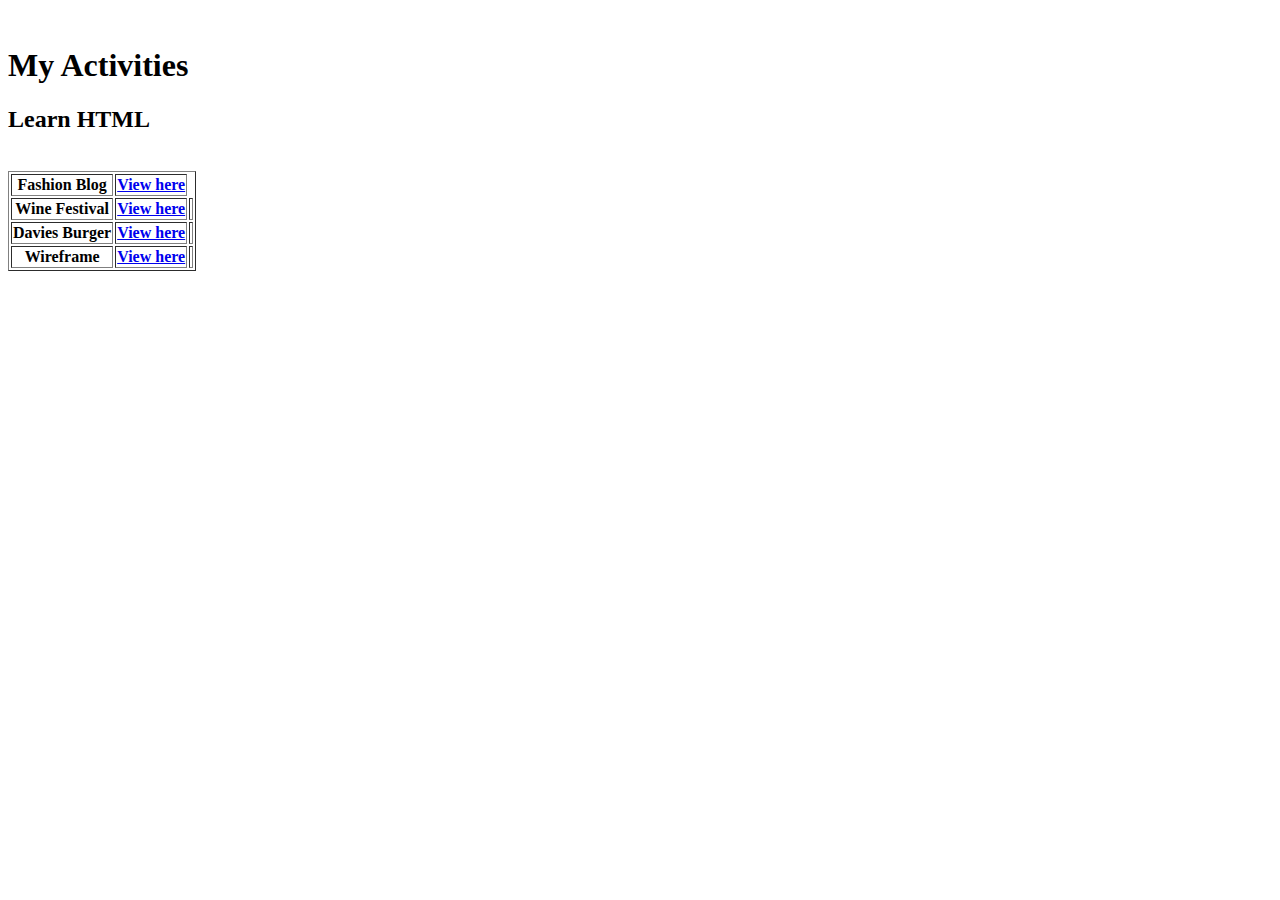
==== index.html @ a76f9a17 "Update index.html" ====
<!DOCTYPE html>
<html lang="en">
  <head>    
    <meta charset="UTF-8">    
    <meta name="viewport" content="width=device-width, initial-scale=1.0">    
    <title>My Portfolio</title>
  </head>
  <body>
    <h1> My Activities </h1>
    <h2>Learn HTML</h2>    
    <table border="1">  
      <tr>    
        <th>Fashion Blog</th>   
      <th> <a href="https://mikkmikkk.github.io/fashion.html" target="_blank">View here</a></th>    
         
      </tr>    
      <tr>        
        <th>Wine Festival</th>
        <th> <a href="https://mikkmikkk.github.io/Wine%20Festival.html" target="_blank">View here</a></th> 
        <td></td>
      </tr>    
      
      <tr>        
        <th>Davies Burger</th>
        <th> <a href="https://mikkmikkk.github.io/Davies%20Burger.html" target="_blank">View here</a></th> 
        <td></td>
      </tr>    
      
     <tr>        
        <th>Wireframe</th>
        <th> <a href="https://www.figma.com/file/MzXQojNr41Rh8BY8TAjVdX/Untitled?type=design&node-id=5%3A46&mode=design&t=hf3rSmn5xHknSjqK-1" target="_blank">View here</a></th> 
        <td></td>
      </tr>    
      
      
    </table>
  </body>
</html>
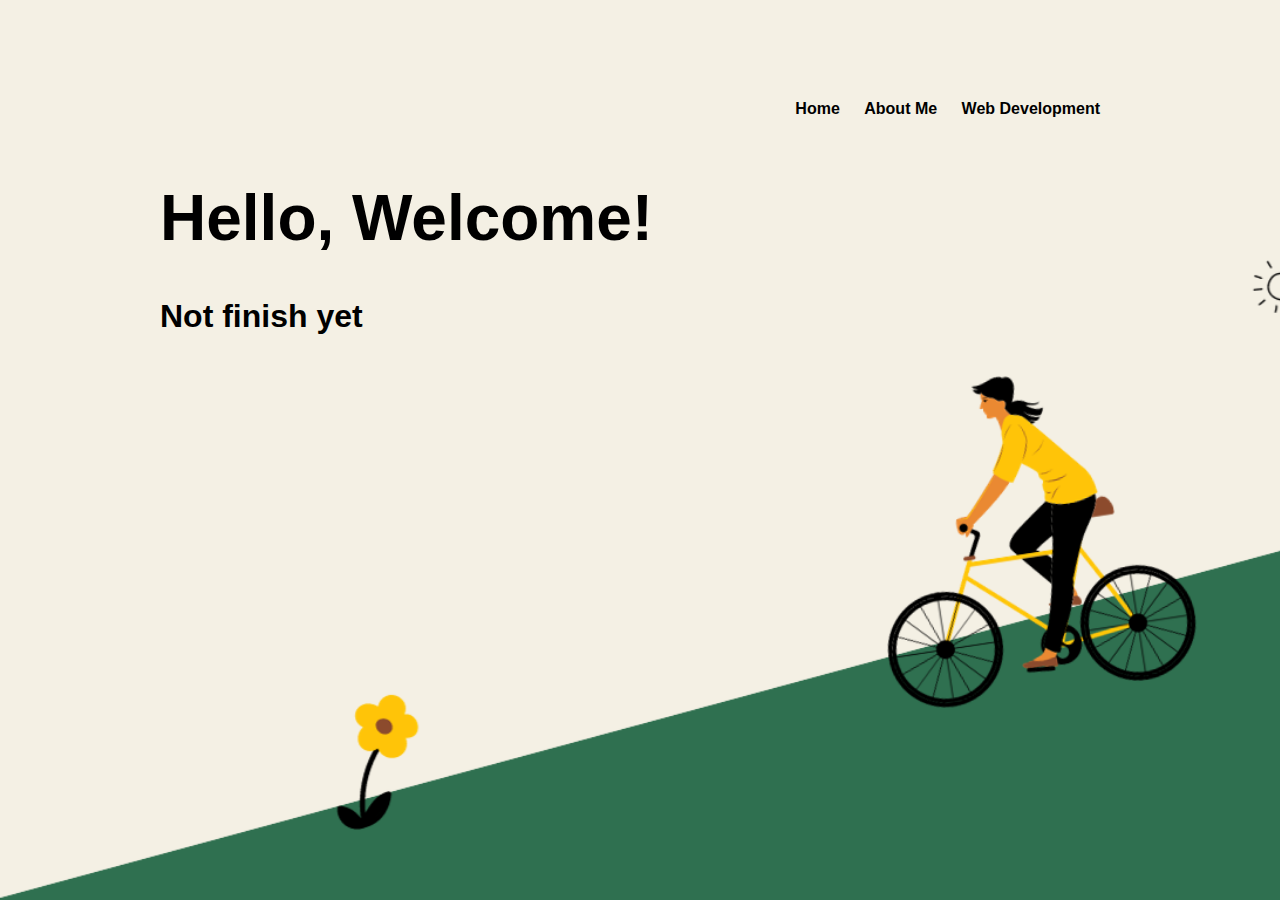
==== commit 74ee1878: "Update index.html" ====
--- a/index.html
+++ b/index.html
@@ -1,39 +1,28 @@
 
 <!DOCTYPE html>
-<html lang="en">
-  <head>    
-    <meta charset="UTF-8">    
-    <meta name="viewport" content="width=device-width, initial-scale=1.0">    
-    <title>My Portfolio</title>
-  </head>
-  <body>
-    <h1> My Activities </h1>
-    <h2>Learn HTML</h2>    
-    <table border="1">  
-      <tr>    
-        <th>Fashion Blog</th>   
-      <th> <a href="https://mikkmikkk.github.io/fashion.html" target="_blank">View here</a></th>    
-         
-      </tr>    
-      <tr>        
-        <th>Wine Festival</th>
-        <th> <a href="https://mikkmikkk.github.io/Wine%20Festival.html" target="_blank">View here</a></th> 
-        <td></td>
-      </tr>    
-      
-      <tr>        
-        <th>Davies Burger</th>
-        <th> <a href="https://mikkmikkk.github.io/Davies%20Burger.html" target="_blank">View here</a></th> 
-        <td></td>
-      </tr>    
-      
-     <tr>        
-        <th>Wireframe</th>
-        <th> <a href="https://www.figma.com/file/MzXQojNr41Rh8BY8TAjVdX/Untitled?type=design&node-id=5%3A46&mode=design&t=hf3rSmn5xHknSjqK-1" target="_blank">View here</a></th> 
-        <td></td>
-      </tr>    
-      
-      
-    </table>
-  </body>
+<html>
+<head>
+    <meta charset="UTF-8">
+    <title>Mica's Portfolio</title>
+    <link rel="stylesheet" href="home.css" />
+    
+</head>
+<body>
+    <div class="container">
+        <div class="nav">
+            <a href="#home"><b>Home</b></a>
+            <a href="#about"><b>About Me</b></a>
+            <a href="#webdev"><b>Web Development</b></a>
+        </div>
+        
+        
+        <div class="main-content">
+            <h1 class="hello">Hello, Welcome!</h1>
+            <div class="contact-info">
+                <p>Not finish yet</p>
+                
+            </div>
+        </div>
+    </div>
+</body>
 </html>
--- a/home.css
+++ b/home.css
@@ -0,0 +1,50 @@
+body, html {
+    margin: 0;
+    padding: 0;
+}
+
+body {
+    background-image: url('images/cover.png'); /* Replace 'background.jpg' with your image file */
+    background-size: cover;
+    background-repeat: no-repeat;
+    background-attachment: fixed;
+    font-family: Arial, sans-serif;
+}
+
+.container {
+    max-width: 960px;
+    margin: 0 auto;
+    padding: 20px;
+    font-weight: bold;
+   
+}
+
+.nav {
+    text-align: right;
+    margin-top: 80px;
+    
+}
+
+.nav a {
+    text-decoration: none;
+    color: black;
+    font-weight: bold;
+    margin-right: 20px;
+}
+
+.section {
+    margin-top: 20px;
+}
+
+.main-content {
+    margin-top: 20px;
+    text-align: left;
+    padding: 20px 0;
+    font-size:xx-large;
+    margin: 0 auto;
+    
+}
+
+.contact-info {
+    text-align: left;
+}
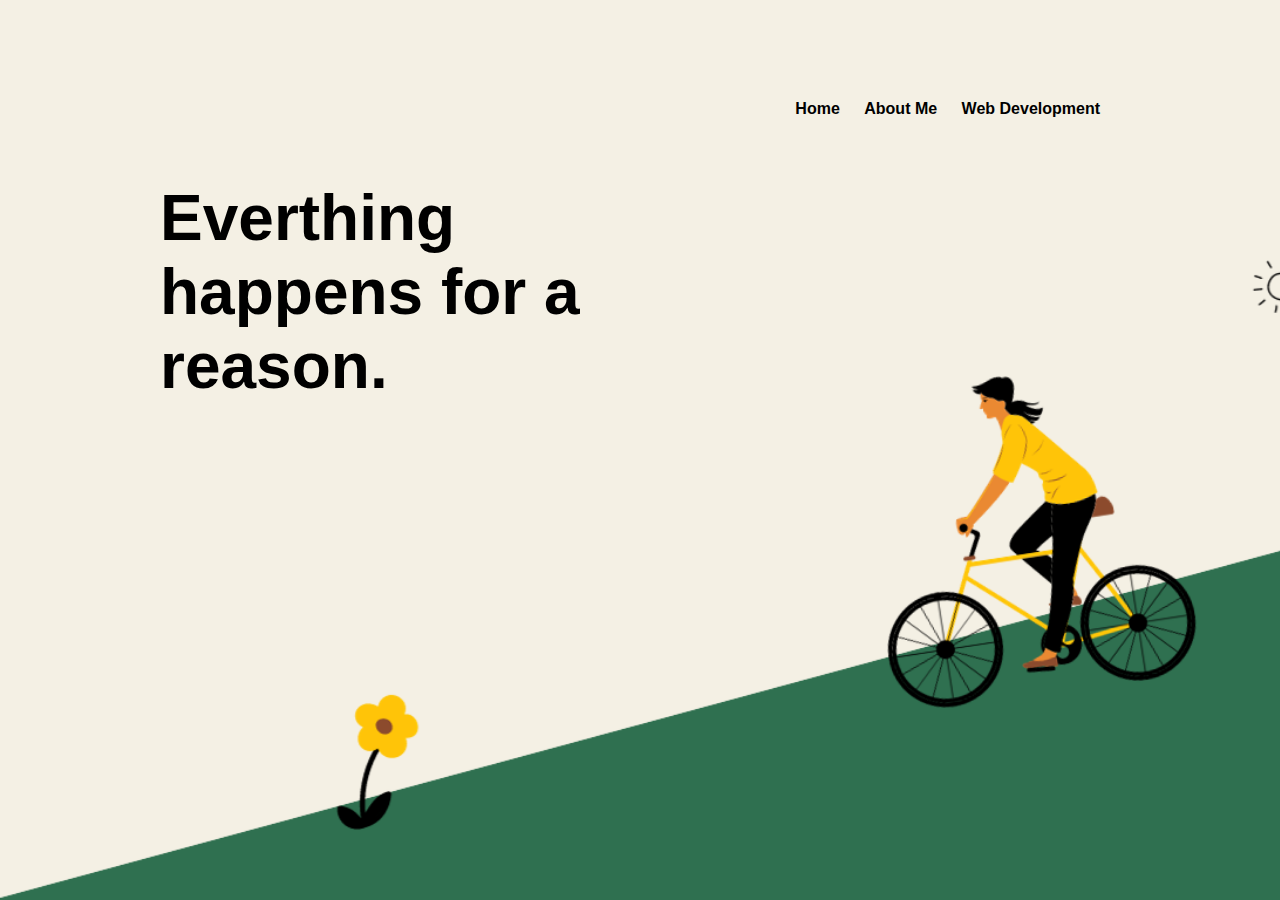
==== commit 802bf833: "Update index.html" ====
--- a/index.html
+++ b/index.html
@@ -12,16 +12,13 @@
         <div class="nav">
             <a href="#home"><b>Home</b></a>
             <a href="#about"><b>About Me</b></a>
-            <a href="#webdev"><b>Web Development</b></a>
+            <a href="https://mikkmikkk.github.io/webdev.html"><b>Web Development</b></a>
         </div>
         
         
         <div class="main-content">
-            <h1 class="hello">Hello, Welcome!</h1>
-            <div class="contact-info">
-                <p>Not finish yet</p>
-                
-            </div>
+             <h1 class="hello">Everthing<br>happens for a<br> reason. </h1>
+           
         </div>
     </div>
 </body>
